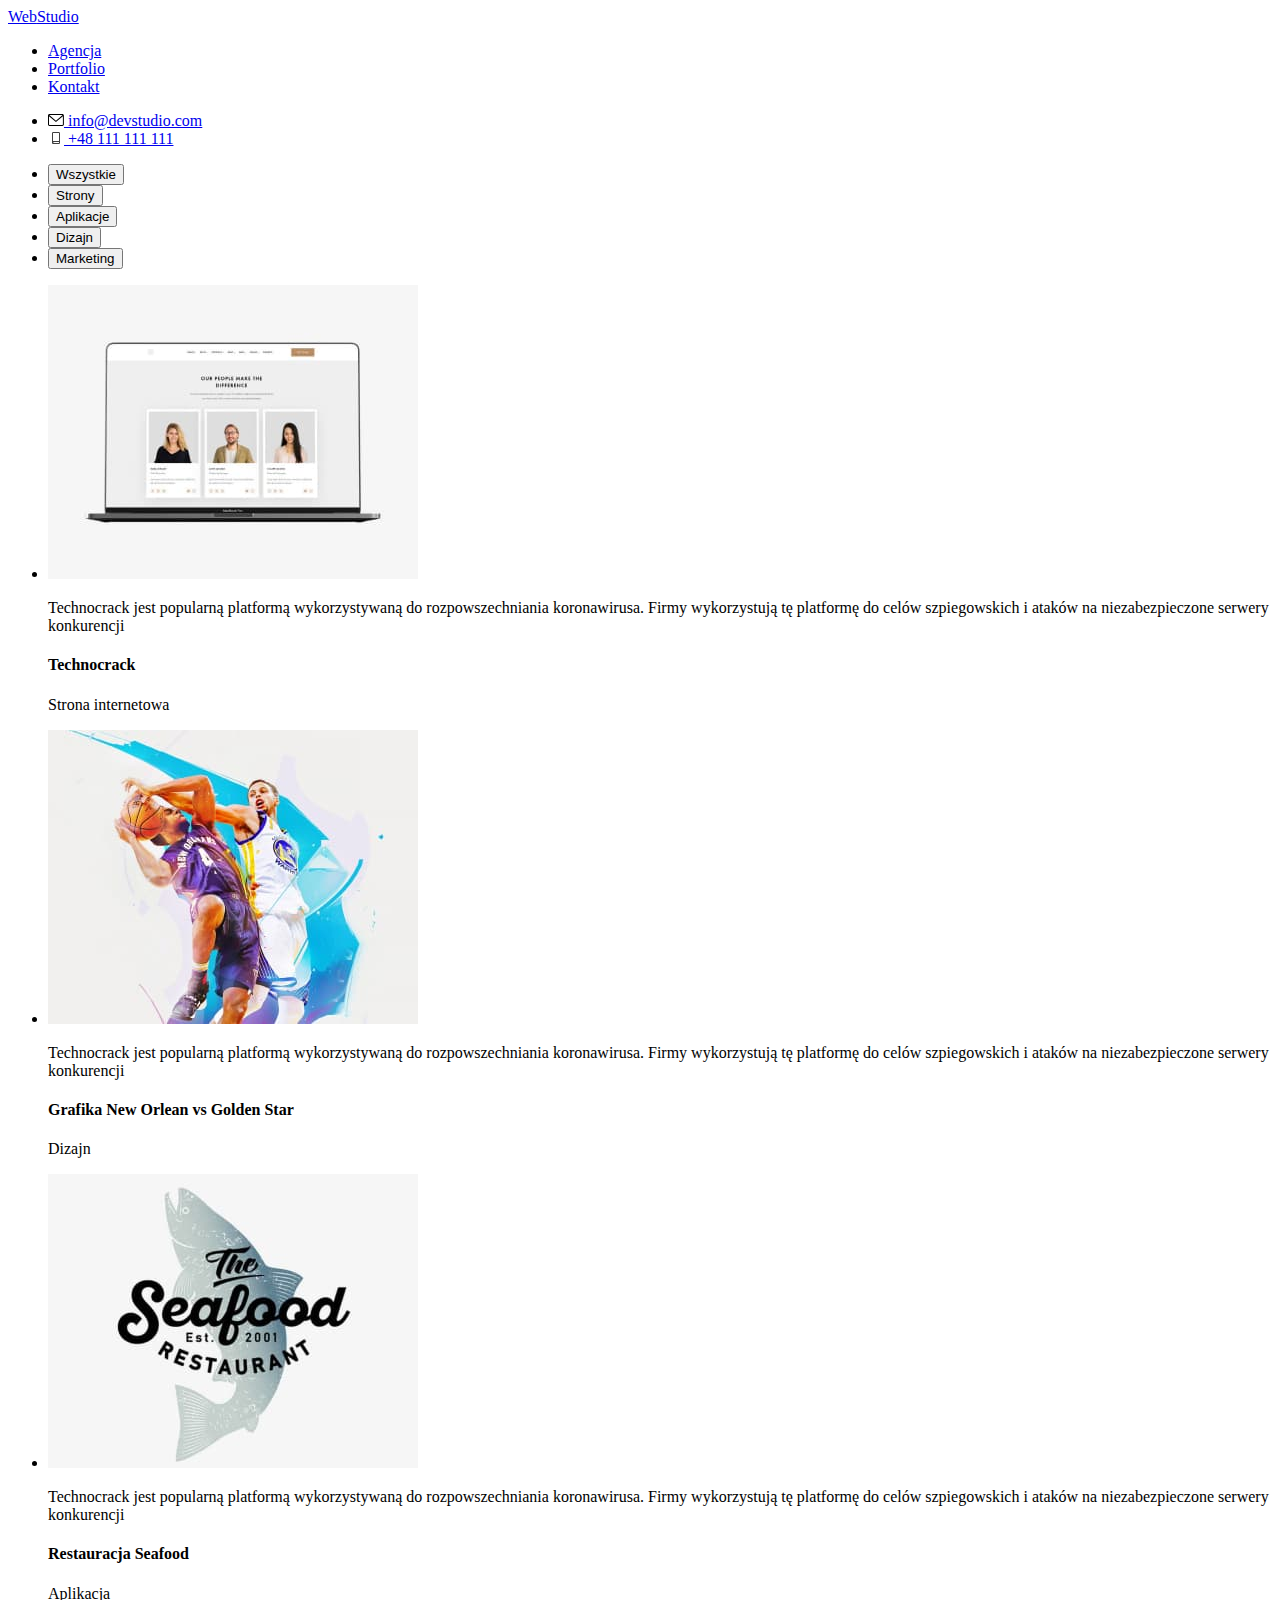
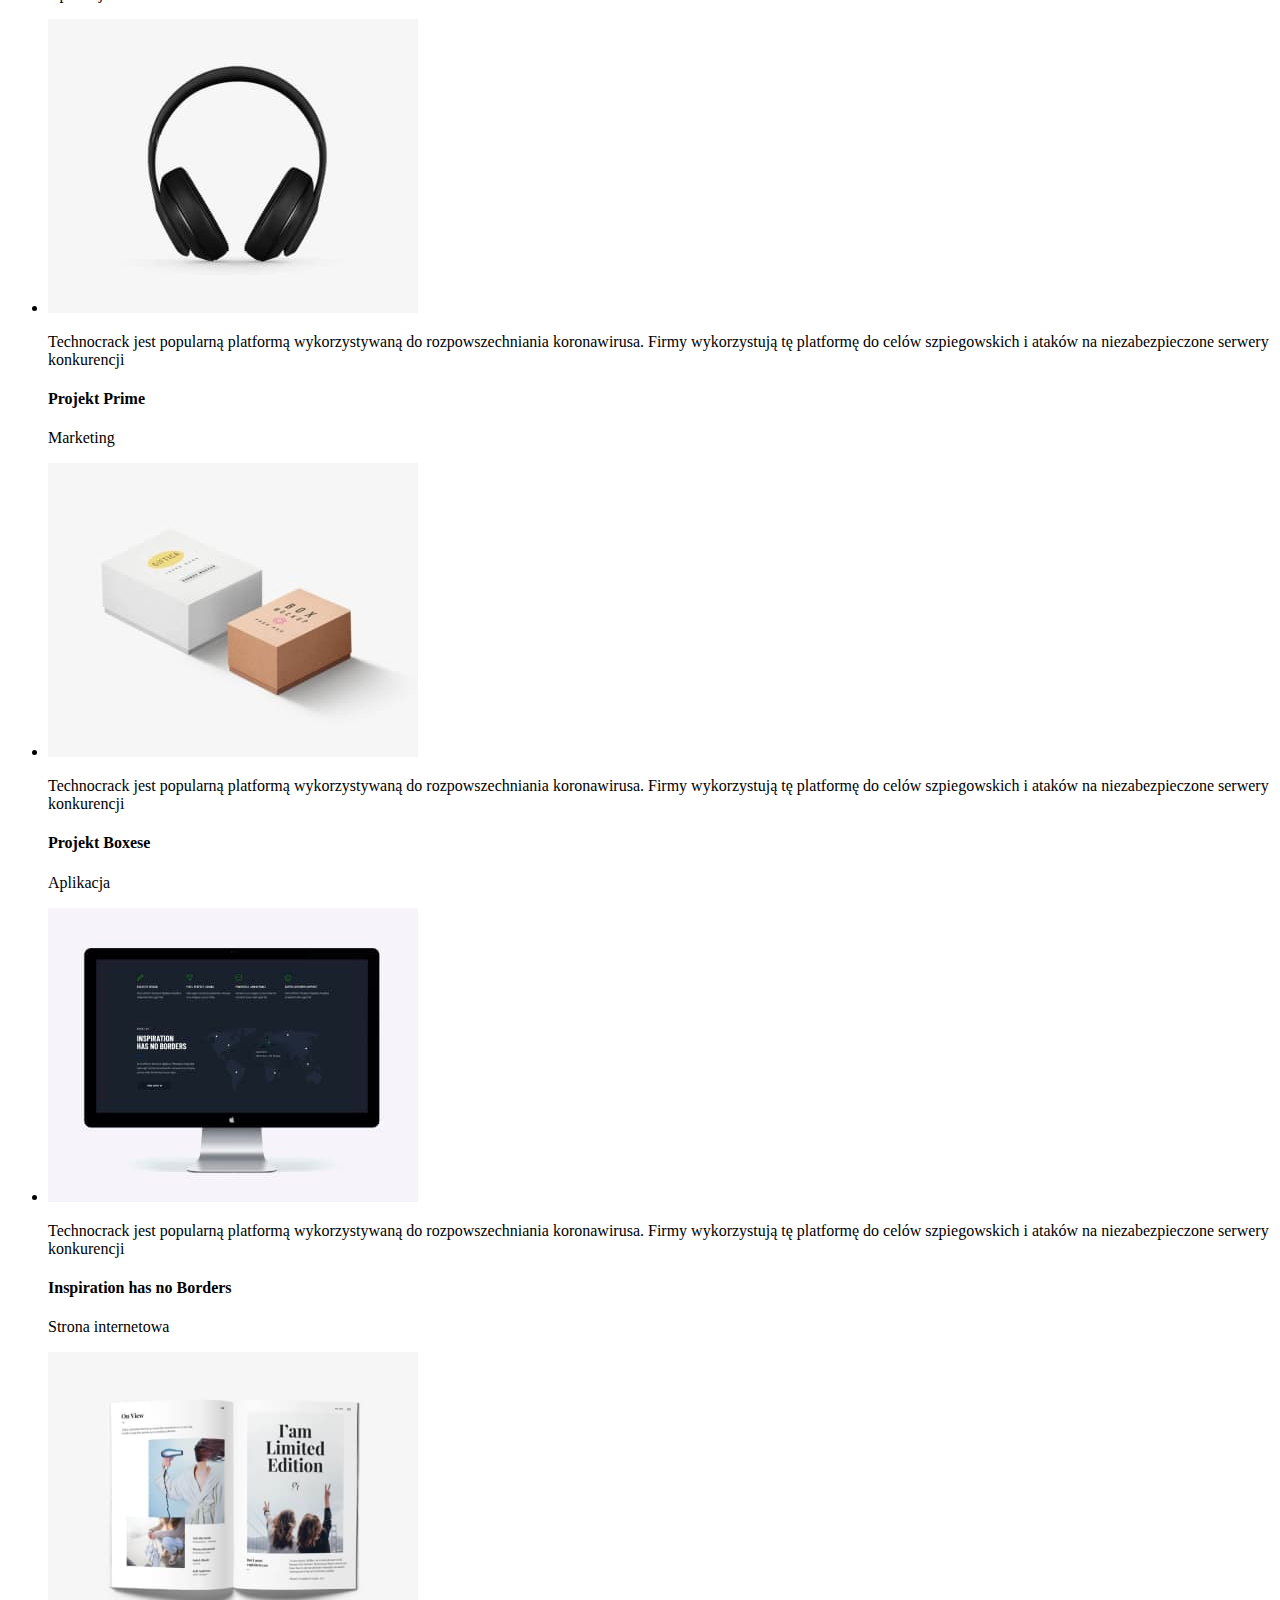
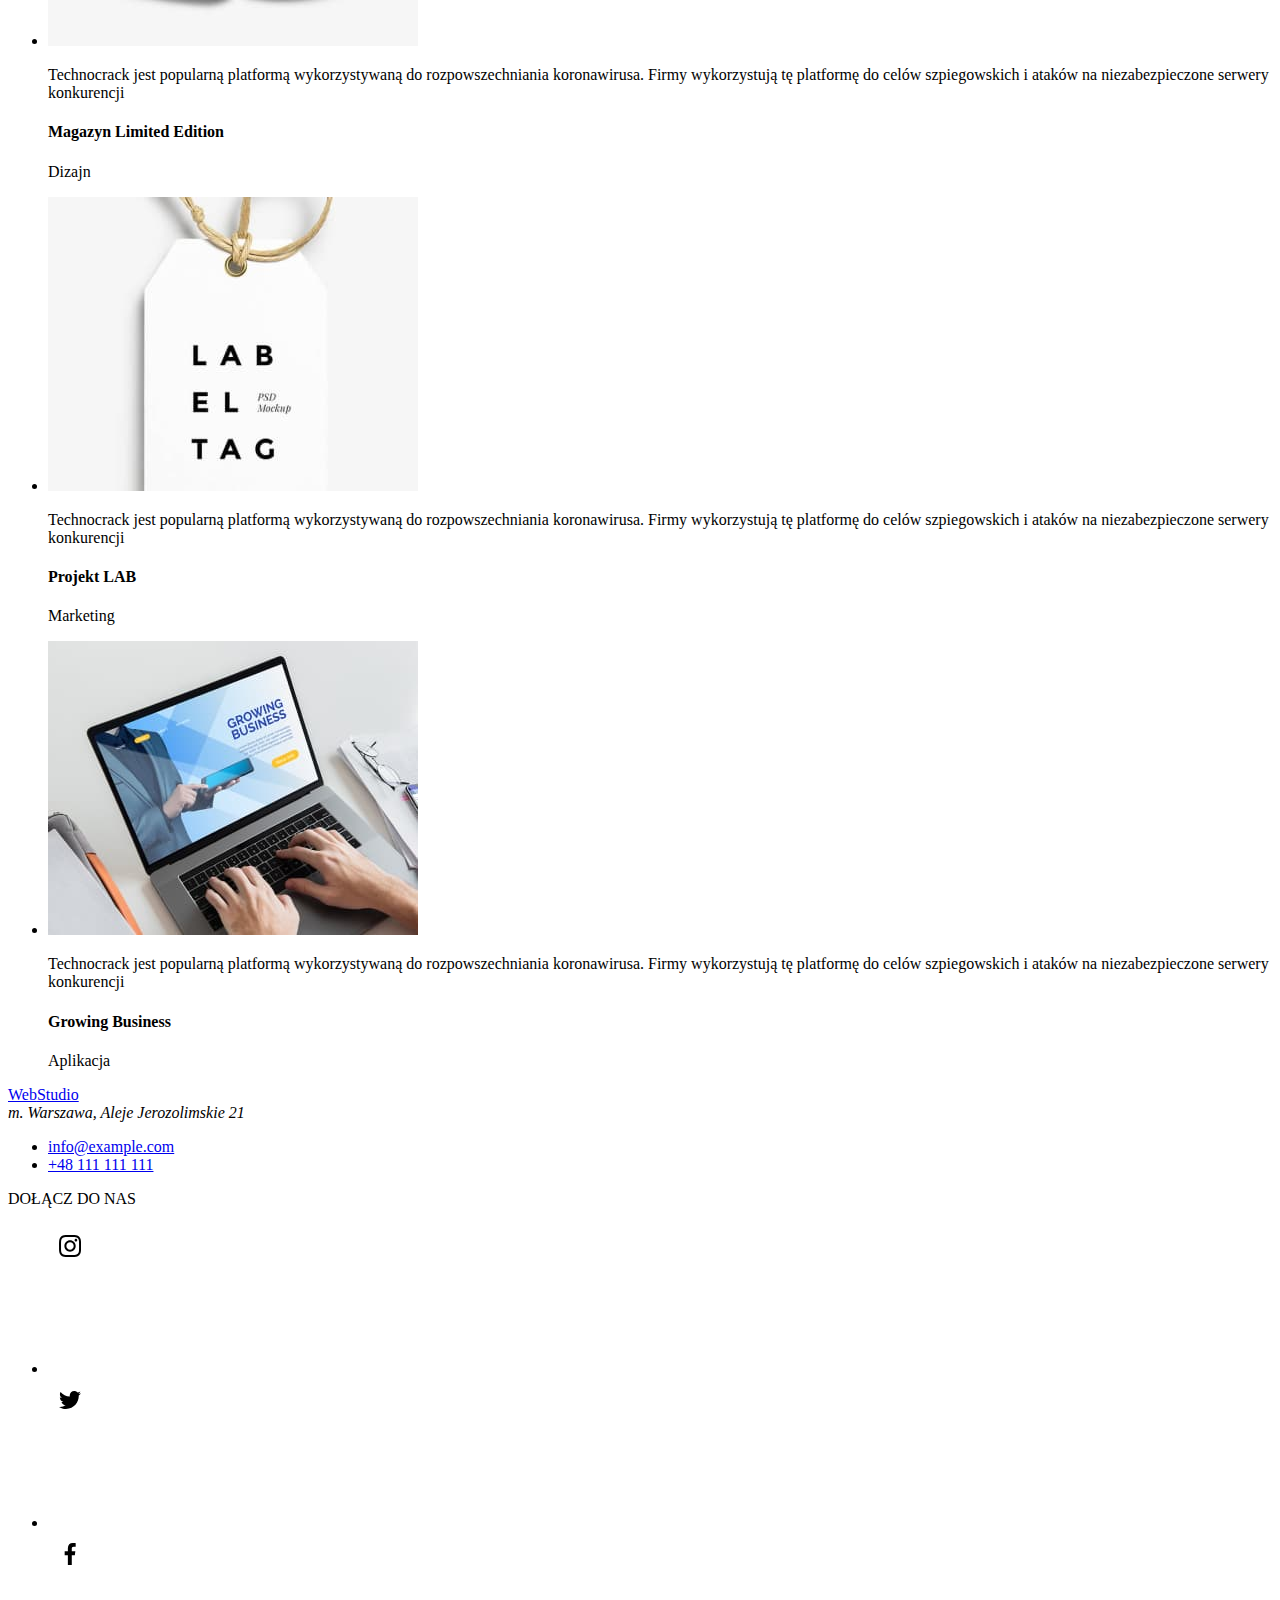
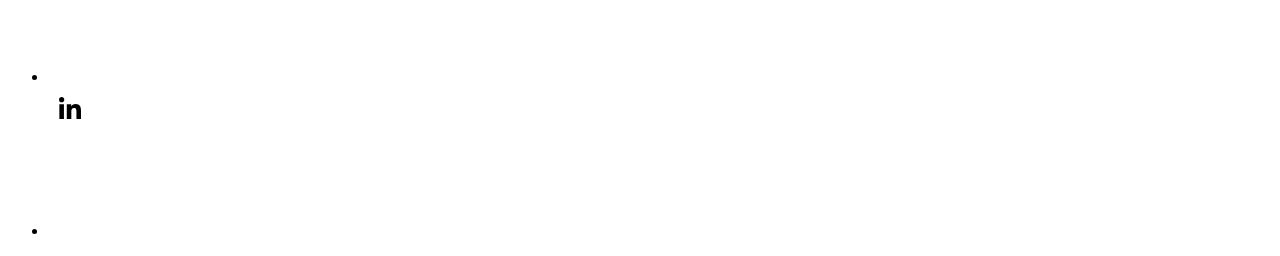
==== portfolio.html @ aae893a7 "f" ====
<!DOCTYPE html>
<html lang="en">
  <head>
    <meta charset="UTF-8" />
    <meta http-equiv="X-UA-Compatible" content="IE=edge" />
    <meta name="viewport" content="width=device-width, initial-scale=1.0" />
    <title>Document</title>
    <link rel="stylesheet" href="./css/style.css" />
    <link
      href="https://fonts.googleapis.com/css2?family=Raleway:wght@700&family=Roboto:wght@400;500;700;900&display=swap"
      rel="stylesheet"
    />
    <link
      href="https://cdnjs.cloudflare.com/ajax/libs/modern-normalize/1.1.0/modern-normalize.css"
      rel="preconnect"
    />
  </head>
  <body>
    <div class="menu">
      <header class="container header">
        <a href="index.html" class="webstudio"> <span>Web</span>Studio</a>
        <nav>
          <ul class="link-menu">
            <li>
              <a class="link nav-link link1" href="agency.html">Agencja</a>
            </li>
            <li>
              <a class="link link-active" href="portfolio.html">Portfolio</a>
            </li>
            <li>
              <a class="link nav-link link1" href="contacts.html">Kontakt</a>
            </li>
          </ul>
        </nav>
        <ul class="contact">
          <li>
            <a href="mailto:info@devstudio.com" class="contact1">
              <svg
                class="icon-envelope"
                xmlns="http://www.w3.org/2000/svg"
                width="16"
                height="12"
              >
                <use href="./images/icons.svg#icon-envelope"></use>
              </svg>
              info@devstudio.com</a
            >
          </li>
          <li>
            <a href="tel:+48111111111" class="contact2">
              <svg
                class="icon-smartphone"
                xmlns="http://www.w3.org/2000/svg"
                width="16"
                height="12"
              >
                <use href="./images/icons.svg#icon-smartphone"></use>
              </svg>
              +48 111 111 111</a
            >
          </li>
        </ul>
      </header>
    </div>

    <main>
      <section class="container">
        <ul class="button2-menu">
          <li><button type="button" class="button2">Wszystkie</button></li>
          <li><button type="button" class="button2">Strony</button></li>
          <li><button type="button" class="button2">Aplikacje</button></li>
          <li><button type="button" class="button2">Dizajn</button></li>
          <li><button type="button" class="button2">Marketing</button></li>
        </ul>
      </section>
      <section>
        <div class="container">
          <ul class="product">
            <li class="product-card">
              <div class="new-window">
                <img
                  src="./images/portf1.jpg"
                  width="370"
                  height="294"
                  alt="Technorock"
                />
                <div class="overlay">
                  <p>
                    Technocrack jest popularną platformą wykorzystywaną do
                    rozpowszechniania koronawirusa. Firmy wykorzystują tę
                    platformę do celów szpiegowskich i ataków na
                    niezabezpieczone serwery konkurencji
                  </p>
                </div>
              </div>
              <h4 class="product-card-header">Technocrack</h4>
              <p class="product-card-description">Strona internetowa</p>
            </li>

            <li class="product-card">
              <div class="new-window">
                <img
                  src="./images/portf2.jpg"
                  width="370"
                  height="294"
                  alt="New Orlean"
                />
                <div class="overlay">
                  <p>
                    Technocrack jest popularną platformą wykorzystywaną do
                    rozpowszechniania koronawirusa. Firmy wykorzystują tę
                    platformę do celów szpiegowskich i ataków na
                    niezabezpieczone serwery konkurencji
                  </p>
                </div>
              </div>
              <h4 class="product-card-header">
                Grafika New Orlean vs Golden Star
              </h4>
              <p class="product-card-description">Dizajn</p>
            </li>

            <li class="product-card">
              <div class="new-window">
                <img
                  src="./images/portf3.jpg"
                  width="370"
                  height="294"
                  alt="Seafood"
                />
                <div class="overlay">
                  <p>
                    Technocrack jest popularną platformą wykorzystywaną do
                    rozpowszechniania koronawirusa. Firmy wykorzystują tę
                    platformę do celów szpiegowskich i ataków na
                    niezabezpieczone serwery konkurencji
                  </p>
                </div>
              </div>
              <h4 class="product-card-header">Restauracja Seafood</h4>
              <p class="product-card-description">Aplikacja</p>
            </li>
            <li class="product-card">
              <div class="new-window">
                <img
                  src="./images/portf4.jpg"
                  width="370"
                  height="294"
                  alt="Prime"
                />
                <div class="overlay">
                  <p>
                    Technocrack jest popularną platformą wykorzystywaną do
                    rozpowszechniania koronawirusa. Firmy wykorzystują tę
                    platformę do celów szpiegowskich i ataków na
                    niezabezpieczone serwery konkurencji
                  </p>
                </div>
              </div>
              <h4 class="product-card-header">Projekt Prime</h4>
              <p class="product-card-description">Marketing</p>
            </li>
            <li class="product-card">
              <div class="new-window">
                <img
                  src="./images/portf5.jpg"
                  width="370"
                  height="294"
                  alt="Boxes"
                />
                <div class="overlay">
                  <p>
                    Technocrack jest popularną platformą wykorzystywaną do
                    rozpowszechniania koronawirusa. Firmy wykorzystują tę
                    platformę do celów szpiegowskich i ataków na
                    niezabezpieczone serwery konkurencji
                  </p>
                </div>
              </div>
              <h4 class="product-card-header">Projekt Boxese</h4>
              <p class="product-card-description">Aplikacja</p>
            </li>
            <li class="product-card">
              <div class="new-window">
                <img
                  src="./images/portf6.jpg"
                  width="370"
                  height="294"
                  alt="Borders"
                />
                <div class="overlay">
                  <p>
                    Technocrack jest popularną platformą wykorzystywaną do
                    rozpowszechniania koronawirusa. Firmy wykorzystują tę
                    platformę do celów szpiegowskich i ataków na
                    niezabezpieczone serwery konkurencji
                  </p>
                </div>
              </div>
              <h4 class="product-card-header">Inspiration has no Borders</h4>
              <p class="product-card-description">Strona internetowa</p>
            </li>
            <li class="product-card">
              <div class="new-window">
                <img
                  src="./images/portf7.jpg"
                  width="370"
                  height="294"
                  alt="Magazyn"
                />
                <div class="overlay">
                  <p>
                    Technocrack jest popularną platformą wykorzystywaną do
                    rozpowszechniania koronawirusa. Firmy wykorzystują tę
                    platformę do celów szpiegowskich i ataków na
                    niezabezpieczone serwery konkurencji
                  </p>
                </div>
              </div>
              <h4 class="product-card-header">Magazyn Limited Edition</h4>
              <p class="product-card-description">Dizajn</p>
            </li>
            <li class="product-card">
              <div class="new-window">
                <img
                  src="./images/portf8.jpg"
                  width="370"
                  height="294"
                  alt="Projekt"
                />
                <div class="overlay">
                  <p>
                    Technocrack jest popularną platformą wykorzystywaną do
                    rozpowszechniania koronawirusa. Firmy wykorzystują tę
                    platformę do celów szpiegowskich i ataków na
                    niezabezpieczone serwery konkurencji
                  </p>
                </div>
              </div>
              <h4 class="product-card-header">Projekt LAB</h4>
              <p class="product-card-description">Marketing</p>
            </li>
            <li class="product-card">
              <div class="new-window">
                <img
                  src="./images/portf9.jpg"
                  width="370"
                  height="294"
                  alt="Business"
                />
                <div class="overlay">
                  <p>
                    Technocrack jest popularną platformą wykorzystywaną do
                    rozpowszechniania koronawirusa. Firmy wykorzystują tę
                    platformę do celów szpiegowskich i ataków na
                    niezabezpieczone serwery konkurencji
                  </p>
                </div>
              </div>
              <h4 class="product-card-header">Growing Business</h4>
              <p class="product-card-description">Aplikacja</p>
            </li>
          </ul>
        </div>
      </section>
    </main>
    <footer class="footer">
      <div class="container">
        <div class="footer-wrap">
          <div>
            <a class="webstudio2" href="index.html"
              >Web<span class="studio2">Studio</span></a
            >
            <address class="address">
              m. Warszawa, Aleje Jerozolimskie 21
            </address>
            <ul class="footer-contact">
              <li>
                <a class="footer-mail" href="mailto:info@example.com"
                  >info@example.com</a
                >
              </li>
              <li>
                <a class="footer-phone" href="tel:+48111111111"
                  >+48 111 111 111</a
                >
              </li>
            </ul>
          </div>
          <div class="footer-social">
            <p class="join-us">DOŁĄCZ DO NAS</p>
            <ul class="footer-social-icon">
              <li>
                <svg class="footer-social-media">
                  <use
                    href="./images/icons.svg#icon-instagram-2"
                    width="22"
                    height="22"
                    x="11"
                    y="11"
                  ></use>
                </svg>
              </li>
              <li>
                <svg class="footer-social-media">
                  <use
                    href="./images/icons.svg#icon-twitter-1"
                    width="22"
                    height="22"
                    x="11"
                    y="11"
                  ></use>
                </svg>
              </li>
              <li>
                <svg class="footer-social-media">
                  <use
                    href="./images/icons.svg#icon-facebook-1"
                    width="22"
                    height="22"
                    x="11"
                    y="11"
                  ></use>
                </svg>
              </li>
              <li>
                <svg class="footer-social-media">
                  <use
                    href="./images/icons.svg#icon-linkedin-1"
                    width="22"
                    height="22"
                    x="11"
                    y="11"
                  ></use>
                </svg>
              </li>
            </ul>
          </div>
        </div>
      </div>
    </footer>
  </body>
</html>
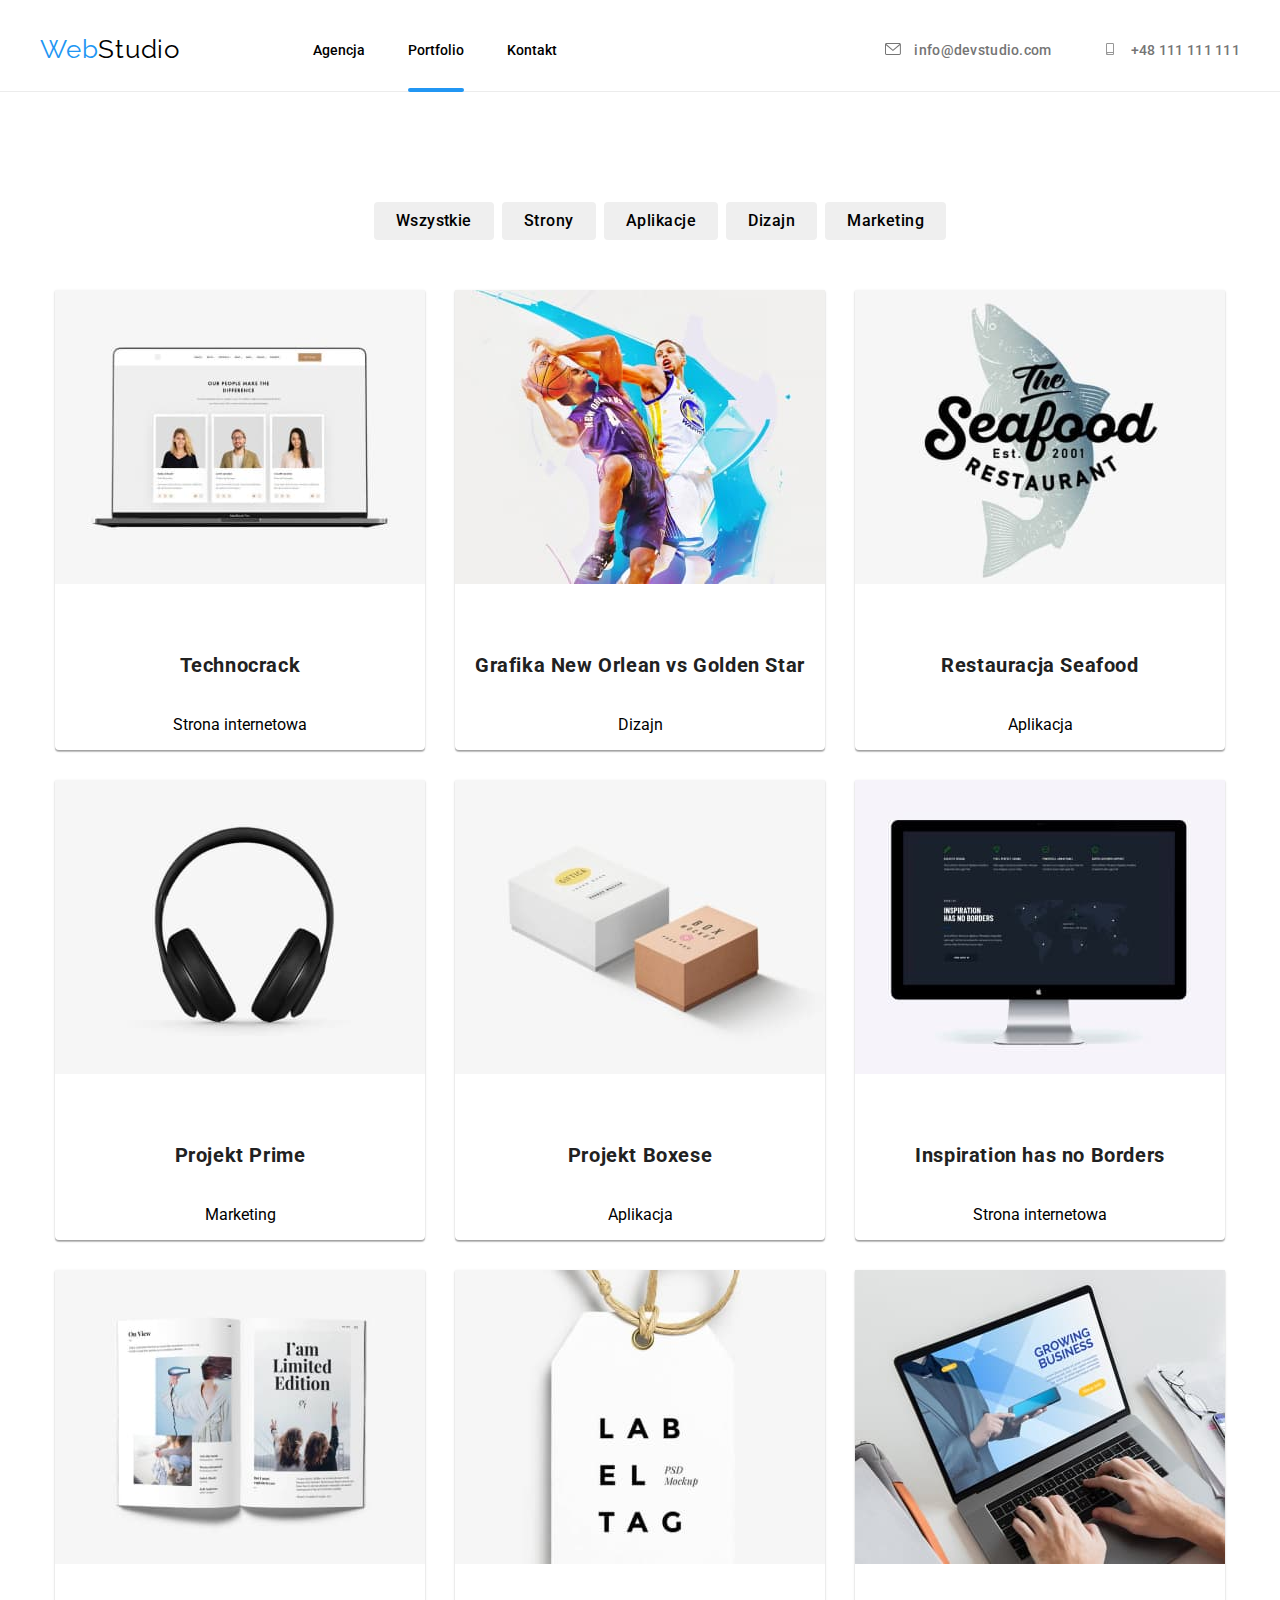
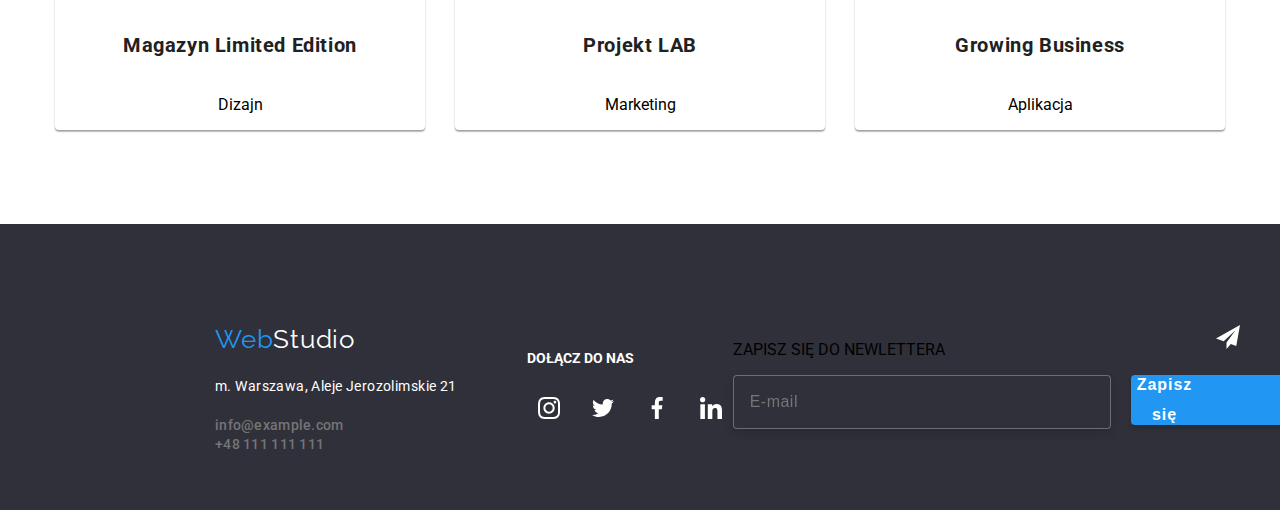
==== commit bec22aab: "s" ====
--- a/portfolio.html
+++ b/portfolio.html
@@ -336,6 +336,22 @@
               </li>
             </ul>
           </div>
+          <div class="newsletter-container">
+            <p>ZAPISZ SIĘ DO NEWLETTERA</p>
+            <form class="newsletter-form">
+              <input type="text" placeholder="E-mail" name="email" required />
+              <button type="submit">
+                <span>Zapisz się</span>
+                <svg class="newsletter-submit-icon">
+                  <use
+                    href="./images/icons.svg#icon-iconsend"
+                    height="24"
+                    width="24"
+                  ></use>
+                </svg>
+              </button>
+            </form>
+          </div>
         </div>
       </div>
     </footer>
--- a/css/style.css
+++ b/css/style.css
@@ -0,0 +1,889 @@
+body {
+  background-color: var(--white-color);
+  font-family: "Raleway", sans-serif;
+  font-family: "Roboto", sans-serif;
+  margin: 0;
+}
+:root {
+  --blue: #2196f3;
+  --black: #000000;
+  --gray: #757575;
+  --white: #ffffff;
+  --dark: #2f303a;
+  --gray2: #757575;
+  --gray3: #f5f4fa;
+}
+.header {
+  display: flex;
+  flex-direction: row;
+  align-items: center;
+  gap: 93px;
+  padding: 24px 0 16px 0;
+}
+.menu {
+  border-bottom: 1px solid #ececec;
+}
+
+.container {
+  width: 1200px;
+  margin: 0 auto;
+  padding-left: 15px;
+  padding-right: 15px;
+}
+.section {
+  padding: 94px 94px;
+}
+.webstudio {
+  box-sizing: border-box;
+  text-decoration: none;
+  font-family: "Raleway";
+  font-size: 26px;
+  line-height: 1.19;
+  letter-spacing: 0.03em;
+  color: var(--black);
+}
+.webstudio > span {
+  color: var(--blue);
+  text-decoration: none;
+}
+.link-menu {
+  gap: 43px;
+  display: flex;
+  flex-direction: row;
+
+  text-decoration: none;
+  list-style: none;
+  color: var(--black);
+  font-weight: 500;
+  font-size: 14px;
+}
+.header .link-menu {
+  list-style: none;
+  display: flex;
+}
+.link1 {
+  color: var(--black);
+}
+
+.link:visited {
+  color: #212121;
+}
+.link:hover,
+.link:focus {
+  color: #2196f3;
+  fill: #2196f3;
+}
+.link {
+  text-decoration: none;
+  transition: fill, color 250ms cubic-bezier(0.4, 0, 0.2, 1);
+}
+.link-active {
+  position: relative;
+  color: var(--black);
+}
+
+.link-active::after {
+  position: absolute;
+  background-color: var(--blue);
+  border-radius: 2px;
+  content: "";
+  width: 100%;
+  height: 4px;
+  display: block;
+  top: 46px;
+}
+.nav-link:after {
+  position: absolute;
+  background-color: transparent;
+  transition: background-color 0.25s cubic-bezier(0.4, 0, 0.2, 1);
+  border-radius: 2px;
+  content: "";
+  width: 53px;
+  height: 4px;
+  display: block;
+  transform: translateY(700%);
+}
+
+.nav-link:hover::after,
+.nav-link:focus::after {
+  background-color: var(--blue);
+}
+
+.contact1 {
+  text-decoration: none;
+  font-weight: 500;
+  font-size: 14px;
+  line-height: 1.14;
+  letter-spacing: 0.02em;
+  color: var(--gray);
+  transition: color 250ms cubic-bezier(0.4, 0, 0.2, 1);
+}
+.contact2 {
+  font-weight: 500;
+  font-size: 14px;
+  line-height: 1.14;
+  letter-spacing: 0.02em;
+  color: var(--gray);
+  text-decoration: none;
+  transition: color 250ms cubic-bezier(0.4, 0, 0.2, 1);
+}
+
+.contact1:hover .icon-envelope {
+  fill: var(--blue);
+}
+
+.contact1:hover {
+  color: var(--blue);
+}
+
+.contact1:focus {
+  color: var(--blue);
+  fill: var(--blue);
+  outline: none;
+}
+
+.contact1:focus .icon-envelope {
+  fill: var(--blue);
+}
+
+.contact2:hover {
+  color: var(--blue);
+}
+
+.contact2:hover .icon-smartphone {
+  fill: var(--blue);
+}
+
+.contact2:focus {
+  color: var(--blue);
+  fill: var(--blue);
+  outline: none;
+}
+
+.contact2:focus .icon-smartphone {
+  fill: var(--blue);
+}
+
+.icon-envelope {
+  margin: 0 10px 0 0;
+  fill: var(--gray);
+
+  transition: fill 250ms cubic-bezier(0.4, 0, 0.2, 1);
+}
+
+.icon-smartphone {
+  margin: 0 10px 0 0;
+  fill: var(--gray);
+  transition: fill 250ms cubic-bezier(0.4, 0, 0.2, 1);
+}
+.contact {
+  display: flex;
+  list-style: none;
+  flex-direction: row;
+  gap: 50px;
+  margin-left: auto;
+}
+
+/*Main-------------------------------------------------------------------------*/
+.main {
+  display: flex;
+  flex-direction: column;
+  justify-content: center;
+  align-items: center;
+  gap: 30px;
+  background-blend-mode: darken;
+  box-shadow: 0 4px 4px rgba(47, 48, 58, 40%);
+  width: 1600px;
+  height: 600px;
+  background: rgba(47, 48, 58, 40%) url(../images/wall1.jpg);
+}
+
+.title {
+  font-family: "Roboto";
+  font-style: normal;
+  font-weight: 900;
+  font-size: 44px;
+  line-height: 1.36;
+  color: var(--white);
+}
+.button1 {
+  font-family: "Roboto";
+  font-style: normal;
+  font-weight: 500;
+  font-size: 16px;
+  line-height: 1.62;
+  color: var(--white);
+
+  width: 200px;
+  height: 50px;
+  background: var(--blue);
+  border-radius: 4px;
+  border-style: none;
+  cursor: pointer;
+}
+.modal {
+  position: absolute;
+  opacity: 1;
+  top: 50%;
+  left: 50%;
+  max-width: 528px;
+  max-height: 581px;
+  background: #ffffff;
+  box-shadow: 0px 1px 3px rgba(0, 0, 0, 0.12), 0px 1px 1px rgba(0, 0, 0, 0.14),
+    0px 2px 1px rgba(0, 0, 0, 0.2);
+  border-radius: 4px;
+  width: 100%;
+  height: 100%;
+  transform: translate(-50%, -50%);
+  width: 528px;
+  min-height: 581px;
+  display: flex;
+  justify-content: flex-end;
+}
+
+.modal {
+  position: absolute;
+  top: 50%;
+  left: 50%;
+  transform: translate(-50%, -50%);
+  width: 528px;
+  min-height: 581px;
+  background-color: #fff;
+}
+
+/*strengths----------------------------------------------------------------*/
+
+.strengths {
+  display: flex;
+  list-style: none;
+  gap: 30px;
+  padding-inline-start: 0px;
+}
+.antenna {
+  background: #f5f4fa;
+  border-radius: 4px;
+  width: 270px;
+  height: 120px;
+  padding: 25px 100px 25px 100px;
+}
+
+.h5-title {
+  color: var(--black);
+  font-size: 14px;
+  margin: 0px;
+}
+.strengths-h5 {
+  font-size: 14px;
+  line-height: 1.71;
+  letter-spacing: 0.03em;
+  color: var(--gray);
+}
+.str-icon {
+  width: 270px;
+  height: 120px;
+  background-color: var(--white);
+  margin-bottom: 30px;
+  border-radius: 4px;
+  display: flex;
+  align-items: center;
+  justify-content: center;
+}
+
+.str-icon:hover,
+.str-icon:focus {
+  border: solid var(--blue);
+  fill: var(--blue);
+}
+/*Our Work----------------------------------------------------------------*/
+.our-work {
+  padding: 90px;
+}
+.h2-work {
+  text-align: center;
+
+  margin: 0 0 50px 0;
+  font-size: 36px;
+  line-height: 1.16;
+  letter-spacing: 0.03em;
+  color: var(--black);
+}
+.our-images {
+  list-style: none;
+  display: flex;
+  flex-direction: row;
+  justify-content: space-between;
+  padding-inline-start: 0px;
+  margin: 0px;
+  height: 294px;
+}
+.our-work-1 {
+  position: relative;
+}
+.our-work-2 {
+  position: absolute;
+  bottom: 0px;
+  left: 0;
+  display: flex;
+  align-items: center;
+  justify-content: center;
+  width: 370px;
+  height: 70px;
+  background-color: rgba(47, 48, 58, 80%);
+  color: var(--white);
+  margin: 0px;
+  font-weight: 700;
+}
+
+/*Our Team----------------------------------------------------------------*/
+.team-background {
+  background-color: var(--gray3);
+}
+.h2 {
+  text-align: center;
+  margin: 0px 0 50px 0;
+  font-size: 36px;
+  line-height: 1.16;
+  letter-spacing: 0.03em;
+  color: var(--black);
+  background-color: var(--gray3);
+}
+.team-list {
+  display: flex;
+  flex-direction: row;
+  list-style: none;
+  justify-content: space-between;
+  padding-inline-start: 0px;
+}
+.team-card {
+  text-align: center;
+  background: var(--white);
+  box-shadow: 0px 1px 3px rgba(0, 0, 0, 0.12), 0px 1px 1px rgba(0, 0, 0, 0.14),
+    0px 2px 1px rgba(0, 0, 0, 0.2);
+  border-radius: 0px 0px 4px 4px;
+}
+.team-name {
+  text-align: center;
+  font-family: "Roboto";
+  font-style: normal;
+}
+.profession {
+  font-family: "Roboto";
+  font-style: normal;
+  color: var(--gray);
+  text-align: center;
+}
+.team-social-media {
+  margin-bottom: 30px;
+
+  display: flex;
+  flex-direction: row;
+  justify-content: center;
+  gap: 10px;
+}
+
+.team-social-icon {
+  fill: #afb1b8;
+  width: 44px;
+  height: 44px;
+  border-radius: 50%;
+  background-color: var(--white);
+  display: flex;
+  justify-content: center;
+}
+.team-social-icon:hover,
+.team-social-icon-footer:hover {
+  fill: var(--white);
+  background-color: var(--blue);
+  cursor: pointer;
+  transition: 250ms;
+}
+
+/*PORTFOLIO--------------------------------------------------------------*/
+
+.button2-menu {
+  padding: 94px 0 0 0;
+
+  display: flex;
+  list-style: none;
+  padding-inline-start: 40px;
+  gap: 8px;
+  justify-content: center;
+}
+.button2 {
+  letter-spacing: 0.03em;
+  padding: 6px 22px;
+  cursor: pointer;
+  border-style: none;
+  border-radius: 4px;
+  color: var(--black);
+  font-family: "Roboto";
+  font-style: normal;
+  font-weight: 500;
+  font-size: 16px;
+  line-height: 1.62;
+  text-align: center;
+}
+.button2:hover {
+  background-color: var(--blue);
+  box-shadow: 0px 3px 1px rgba(0, 0, 0, 0.1), 0px 1px 2px rgba(0, 0, 0, 0.08),
+    0px 2px 2px rgba(0, 0, 0, 0.12);
+}
+.product {
+  padding-inline-start: 0px;
+  gap: 30px;
+  box-sizing: border-box;
+  margin: 50px 0 94px 0;
+  list-style: none;
+  display: flex;
+  justify-content: center;
+  flex-wrap: wrap;
+}
+.product-card {
+  text-align: center;
+  background: var(--white);
+  box-shadow: 0px 1px 3px rgba(0, 0, 0, 0.12), 0px 1px 1px rgba(0, 0, 0, 0.14),
+    0px 2px 1px rgba(0, 0, 0, 0.2);
+  border-radius: 0px 0px 4px 4px;
+}
+.product-card:hover {
+  box-shadow: 0px 1px 1px rgba(0, 0, 0, 0.12), 0px 4px 4px rgba(0, 0, 0, 0.06),
+    1px 4px 6px rgba(0, 0, 0, 0.16);
+}
+.overlay {
+  position: absolute;
+  background-color: rgba(33, 150, 243, 0.9);
+  transform: translateY(100%);
+  transition: 250ms cubic-bezier(0.4, 0, 0.2, 1);
+  transition-property: transform;
+  align-items: center;
+  display: flex;
+  top: 0;
+  left: 0;
+  width: 100%;
+}
+
+.overlay > p {
+  color: rgba(255, 255, 255, 1);
+  font-size: 18px;
+  font-weight: 400;
+  line-height: 28px;
+  letter-spacing: 0.03em;
+  text-align: left;
+  padding: 49px 45px 49px 25px;
+}
+
+li:hover .overlay {
+  transform: translateY(0);
+}
+.new-window {
+  position: relative;
+  overflow: hidden;
+}
+.close-btn {
+  width: 30px;
+  height: 30px;
+  border-radius: 50%;
+  border: 1px solid rgba(0, 0, 0, 0.1);
+  background: var(--white);
+  cursor: pointer;
+  margin: 8px 8px 0 0;
+}
+.backdrop {
+  position: fixed;
+  display: flex;
+  top: 0;
+  width: 100%;
+  height: 100%;
+  background-color: #00000033;
+  align-items: center;
+  justify-content: center;
+  transition-property: opacity, visibility;
+  transition-duration: 1s;
+  transition-timing-function: ease;
+  transition-delay: 0s;
+  opacity: 1;
+  visibility: visible;
+}
+.is-hidden {
+  opacity: 0;
+  pointer-events: none;
+  transition: 250ms ease-in-out;
+}
+/*Our Client---------------------------------------------------------------*/
+
+.our-clients {
+  display: flex;
+  justify-content: space-between;
+  list-style: none;
+  padding-inline-start: 0px;
+}
+
+.logo-our-clients {
+  border-radius: 4px;
+  border: #afb1b8 solid 1px;
+  width: 170px;
+  height: 92px;
+  fill: #afb1b8;
+}
+
+.logo-our-clients:hover {
+  fill: var(--blue);
+  border: var(--blue) solid 1px;
+  transition: 250ms;
+}
+
+/*Footer--------------------------------------------------------------*/
+.studio2 {
+  text-decoration: none;
+  font-family: "Raleway";
+  font-size: 26px;
+  line-height: 1.19;
+  letter-spacing: 0.03em;
+  color: var(--white);
+}
+
+.footer-contact {
+  padding-inline-start: 0px;
+  text-align: left;
+  list-style: none;
+}
+
+.address {
+  font-family: "Roboto";
+  font-style: normal;
+  margin-top: 20px;
+  font-weight: 400;
+  font-size: 14px;
+  line-height: 1.71;
+  letter-spacing: 0.03em;
+  color: var(--white);
+}
+.footer-phone {
+  text-decoration: none;
+  font-weight: 500;
+  font-size: 14px;
+  line-height: 1.14;
+  letter-spacing: 0.02em;
+  color: var(--gray);
+}
+.footer-mail {
+  text-decoration: none;
+  font-weight: 500;
+  font-size: 14px;
+  line-height: 1.14;
+  letter-spacing: 0.02em;
+  color: var(--gray);
+}
+
+.footer-social-icon {
+  list-style: none;
+  display: flex;
+  flex-direction: row;
+  justify-content: center;
+  gap: 10px;
+  margin-bottom: 30px;
+  padding-inline-start: 0px;
+}
+.social-focus:focus .icon-social {
+  fill: var(--h1-color);
+  background-color: var(--hover-color);
+  border-radius: 50%;
+}
+
+.social-focus:focus .footer-social-media {
+  fill: var(--h1-color);
+  background-color: var(--hover-color);
+  border-radius: 50%;
+}
+
+.social-focus:focus {
+  outline: none;
+}
+
+.icon-social {
+  width: 40px;
+  height: 40px;
+  fill: var(--media-icon-fill);
+}
+
+.icon-social:hover {
+  fill: var(--h1-color);
+  background-color: var(--hover-color);
+  border-radius: 50%;
+}
+.footer-social {
+  display: block;
+  margin: 12px 0 40px 70px;
+}
+
+.footer-wrap {
+  display: flex;
+}
+
+.footer-social-media:nth-last-child(1) {
+  margin-right: 0;
+}
+
+.footer-social-media:hover {
+  background-color: var(--blue);
+  border-radius: 50%;
+}
+
+.join-us {
+  margin-bottom: 20px;
+  font-weight: 700;
+  font-size: 14px;
+  line-height: 16px;
+  color: var(--white);
+}
+
+.icon-logo {
+  width: 170px;
+  height: 92px;
+  fill: var(--gray2);
+  border: 1px solid #afb1b8;
+  border-radius: 4px;
+}
+
+.icon-logo:hover {
+  fill: var(--blue);
+  border: 1px solid var(--blue);
+  border-radius: 4px;
+}
+
+.footer {
+  padding: 100px 200px 10px;
+
+  background: var(--dark);
+}
+.webstudio2 {
+  box-sizing: border-box;
+  text-decoration: none;
+  font-family: "Raleway";
+  font-size: 26px;
+  line-height: 1.19;
+  letter-spacing: 0.03em;
+  color: var(--blue);
+}
+.webstudio2 > span {
+  color: var(--white);
+  text-decoration: none;
+}
+.footer-social {
+  display: block;
+  margin: 12px 0 40px 70px;
+}
+
+.footer-social-media {
+  display: flex;
+  background-color: var(--dark);
+  border-radius: 50%;
+  width: 44px;
+  height: 44px;
+  fill: var(--white);
+  margin-right: 10px;
+}
+.footer-newsletter {
+  margin-left: 78px;
+}
+
+.footer-newsletter {
+  display: block;
+  margin: 12px 0 40px 70px;
+  color: var(--white);
+  text-transform: uppercase;
+  letter-spacing: 0.03em;
+  font-weight: 700;
+  font-size: 14px;
+  line-height: 16px;
+}
+.newsletter-form {
+  display: flex;
+  gap: 20px;
+}
+.newsletter-form button {
+  display: flex;
+  align-items: center;
+  text-align: center;
+  justify-content: center;
+  gap: 24px;
+  font-weight: 700;
+  font-size: 16px;
+  line-height: 30px;
+  letter-spacing: 0.06em;
+  color: var(--white);
+  fill: var(--white);
+  width: 200px;
+  height: 50px;
+  background: var(--blue);
+  box-shadow: 0px 4px 4px rgba(0, 0, 0, 0.15);
+  border-radius: 4px;
+  border: none;
+  cursor: pointer;
+}
+.newsletter-icon {
+  width: 24px;
+  height: 24px;
+}
+
+.newsletter-form input {
+  padding-left: 16px;
+  width: 358px;
+  height: 50px;
+  font-weight: 400;
+  font-size: 16px;
+  line-height: 125%;
+  letter-spacing: 0.03em;
+  color: rgba(255, 255, 255, 0.6);
+  border: 1px solid rgba(255, 255, 255, 0.3);
+  filter: drop-shadow(0px 4px 4px rgba(0, 0, 0, 0.15));
+  border-radius: 4px;
+  background-color: rgba(47, 48, 58, 1);
+}
+/*--FORMULARZ---------------*/
+.backdrop {
+  position: fixed;
+  left: 0;
+  top: 0;
+  width: 100%;
+  height: 100%;
+  background-color: rgba(0, 0, 0, 0.1);
+  transition: transform 0.5s, opacity 0.5s, visibility 0.5s;
+  transform: translateX(0) translateY(0) scale(1);
+  opacity: 1;
+  visibility: visible;
+}
+.modal {
+  position: absolute;
+  top: 50%;
+  left: 50%;
+  transform: translate(-50%, -50%);
+  width: 528px;
+  min-height: 581px;
+  background-color: var(--white);
+  display: block;
+}
+
+.close-btn {
+  position: absolute;
+  top: 8px;
+  right: 8px;
+  width: 30px;
+  height: 30px;
+  background-color: var(--white);
+  border: 1px solid rgba(0, 0, 0, 0.1);
+  border-radius: 50%;
+  cursor: pointer;
+}
+.is-hidden {
+  opacity: 0;
+  visibility: hidden;
+  pointer-events: none;
+  opacity: 0;
+}
+/* modal-------------------------------------------------------------------- */
+
+.modal-text {
+  margin-bottom: 10px;
+  font-weight: 400;
+  font-size: 12px;
+  line-height: 14px;
+  letter-spacing: 0.01em;
+  color: #757575;
+  display: flex;
+  flex-direction: column;
+  position: relative;
+}
+
+.modal-icon {
+  width: 18px;
+  height: 18px;
+  position: absolute;
+  bottom: 11px;
+  margin-left: 12px;
+  fill: #000000;
+  transition: fill 250ms cubic-bezier(0.4, 0, 0.2, 1);
+}
+.agrement {
+  display: flex;
+  flex-flow: row-reverse nowrap;
+  gap: 8px;
+}
+.submit-btn {
+  margin-top: 28px;
+  width: 200px;
+  height: 50px;
+  background-color: #2196f3;
+  display: flex;
+  align-items: center;
+  justify-content: center;
+  font-weight: 700;
+  font-size: 16px;
+  line-height: 188%;
+  letter-spacing: 0.06em;
+  color: #ffffff;
+  background: #2196f3;
+  box-shadow: 0px 4px 4px rgba(0, 0, 0, 0.15);
+  border-radius: 4px;
+  border: none;
+  cursor: pointer;
+}
+.modal-input-positions {
+  display: flex;
+  flex-direction: column;
+  justify-content: center;
+  align-items: center;
+}
+.input-modal {
+  padding-left: 42px;
+  display: inline-block;
+  margin-top: 4px;
+  width: 448px;
+  height: 40px;
+  border: 1px solid rgba(33, 33, 33, 0.2);
+  border-radius: 4px;
+  transition: border-color 250ms cubic-bezier(0.4, 0, 0.2, 1);
+}
+.input-modal:focus,
+.input-modal:active,
+.textarea-modal:active,
+.textarea-modal:focus {
+  outline-style: none;
+  border-color: #2196f3;
+}
+.input-modal:focus + .modal-icon,
+.input-modal:active + .modal-icon {
+  fill: var(--blue);
+}
+h4 {
+  font-weight: 700;
+  font-size: 20px;
+  line-height: 23px;
+  text-align: center;
+  letter-spacing: 0.03em;
+  color: #212121;
+  padding: 39px 0 12px 0;
+}
+.agrement span {
+  font-weight: 400;
+  font-size: 14px;
+  line-height: 171%;
+  letter-spacing: 0.03em;
+  color: var(--gray2);
+}
+.checkbox {
+  display: flex;
+  align-self: center;
+  width: 16px;
+  height: 15px;
+}
+.text-modal {
+  padding-left: 16px;
+  padding-top: 12px;
+  margin-top: 4px;
+  resize: none;
+  width: 448px;
+  border: 1px solid rgba(33, 33, 33, 0.2);
+  border-radius: 4px;
+  transition: border-color 250ms cubic-bezier(0.4, 0, 0.2, 1);
+}
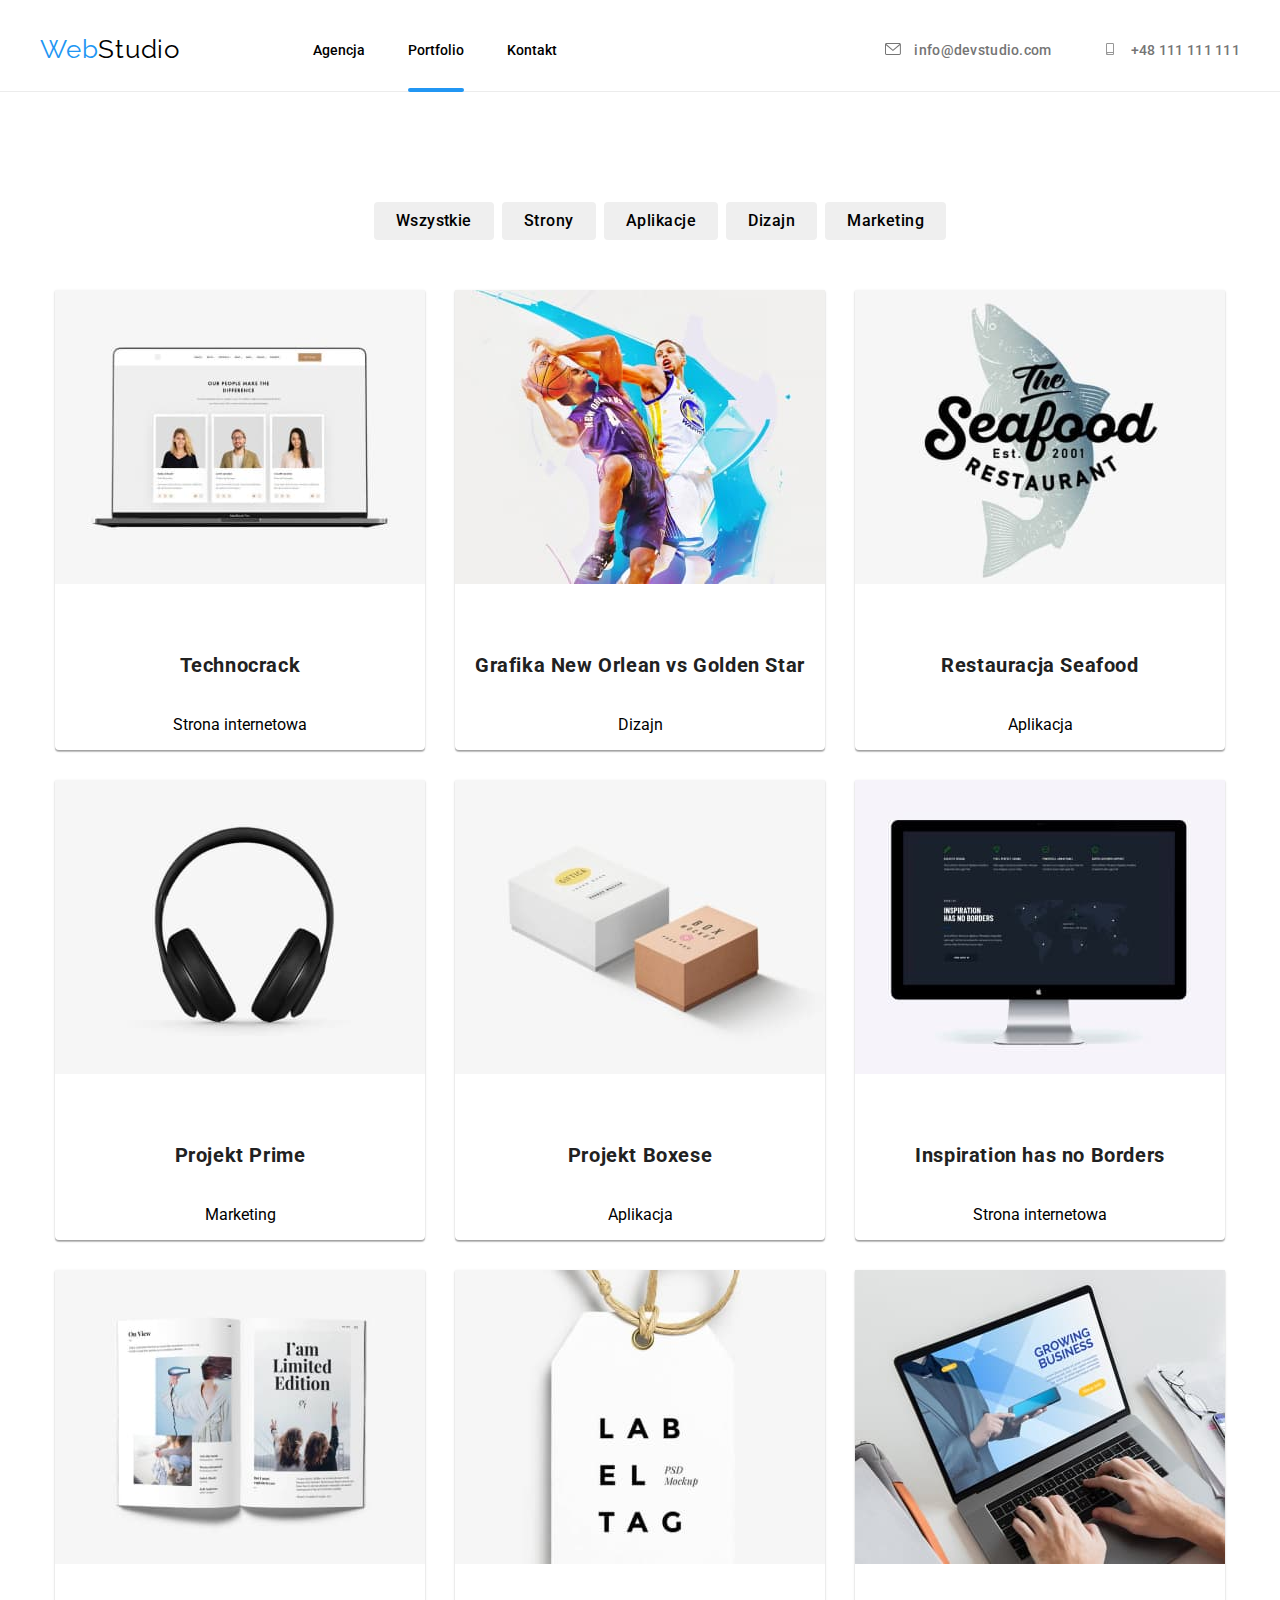
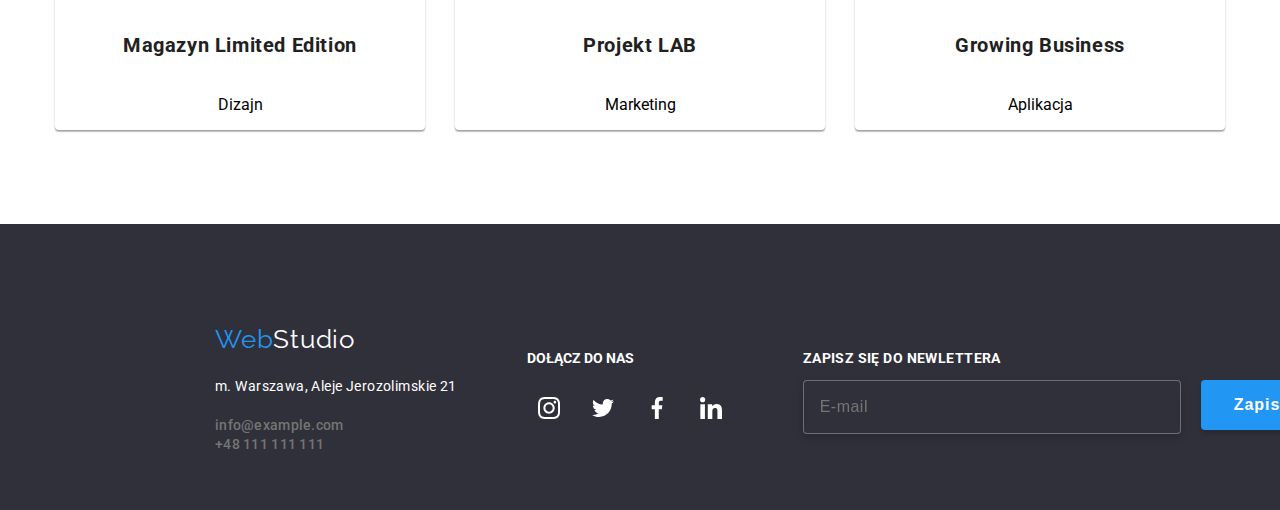
==== commit c1c1b96e: "s" ====
--- a/portfolio.html
+++ b/portfolio.html
@@ -336,13 +336,13 @@
               </li>
             </ul>
           </div>
-          <div class="newsletter-container">
+          <div class="footer-newsletter">
             <p>ZAPISZ SIĘ DO NEWLETTERA</p>
             <form class="newsletter-form">
               <input type="text" placeholder="E-mail" name="email" required />
               <button type="submit">
                 <span>Zapisz się</span>
-                <svg class="newsletter-submit-icon">
+                <svg class="newsletter-icon">
                   <use
                     href="./images/icons.svg#icon-iconsend"
                     height="24"
--- a/css/style.css
+++ b/css/style.css
@@ -853,7 +853,7 @@
 }
 .input-modal:focus + .modal-icon,
 .input-modal:active + .modal-icon {
-  fill: var(--blue);
+  fill: #2196f3;
 }
 h4 {
   font-weight: 700;
@@ -869,7 +869,7 @@
   font-size: 14px;
   line-height: 171%;
   letter-spacing: 0.03em;
-  color: var(--gray2);
+  color: #757575;
 }
 .checkbox {
   display: flex;
